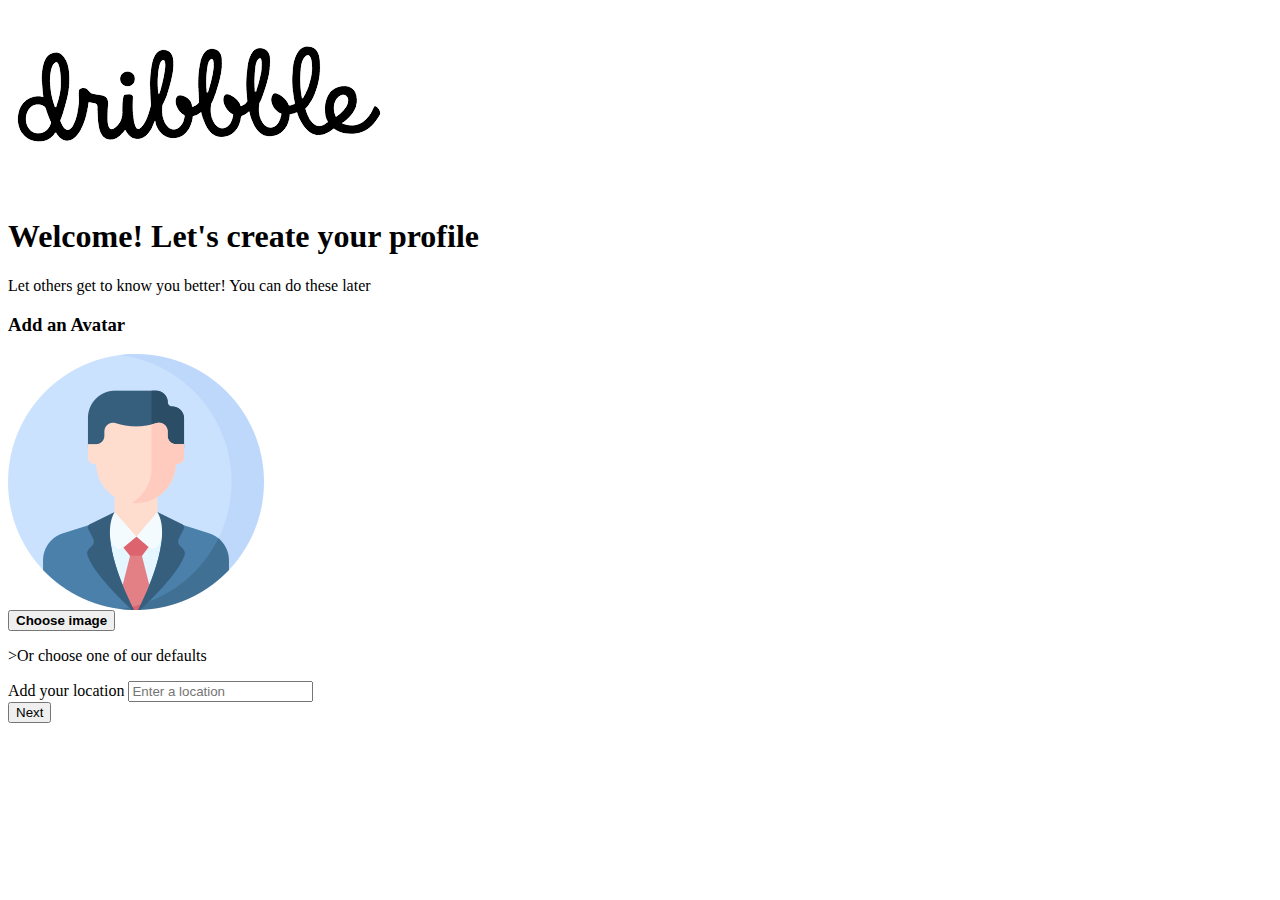
==== profilepage.html @ bb2edca7 "All project files added." ====
<html lang="en">
<head>
<meta charset="UTF-8">
<meta name="viewport" content="width=device-width, initial-scale=1.0">
<title>Create Your Profile</title>
<link rel="stylesheet" href="C:\Users\amanr\OneDrive\Desktop\project\style.css">
</head>
<body>
<div class="container">
  <img src="dribblelogo.png" alt="Logo" class="logo">  
  <div class="profilebox">
  <h1>Welcome! Let's create your profile</h1>
      <p>Let others get to know you better! You can do these later</p>
      <h3>Add an Avatar</h3>
      <div class="avatar">
        <img src="profile.png" class="profile_image">
        <div class="upload" id="imgupload">
        <button class="choose-image"><b>Choose image</b></button>
        <p> >Or choose one of our defaults</p>
        </div>
      </div>
      <div class="location-section">
        <label for="location">Add your location</label>
        <input type="text" id="location" placeholder="Enter a location">
      </div>
      <div class="next">
        <button type="submit" class="next-btn" onclick="redirectToPage3()">Next</button>
      </div>
  </div>
</div>
<script src="script.js">

</script>
</body>
</html>
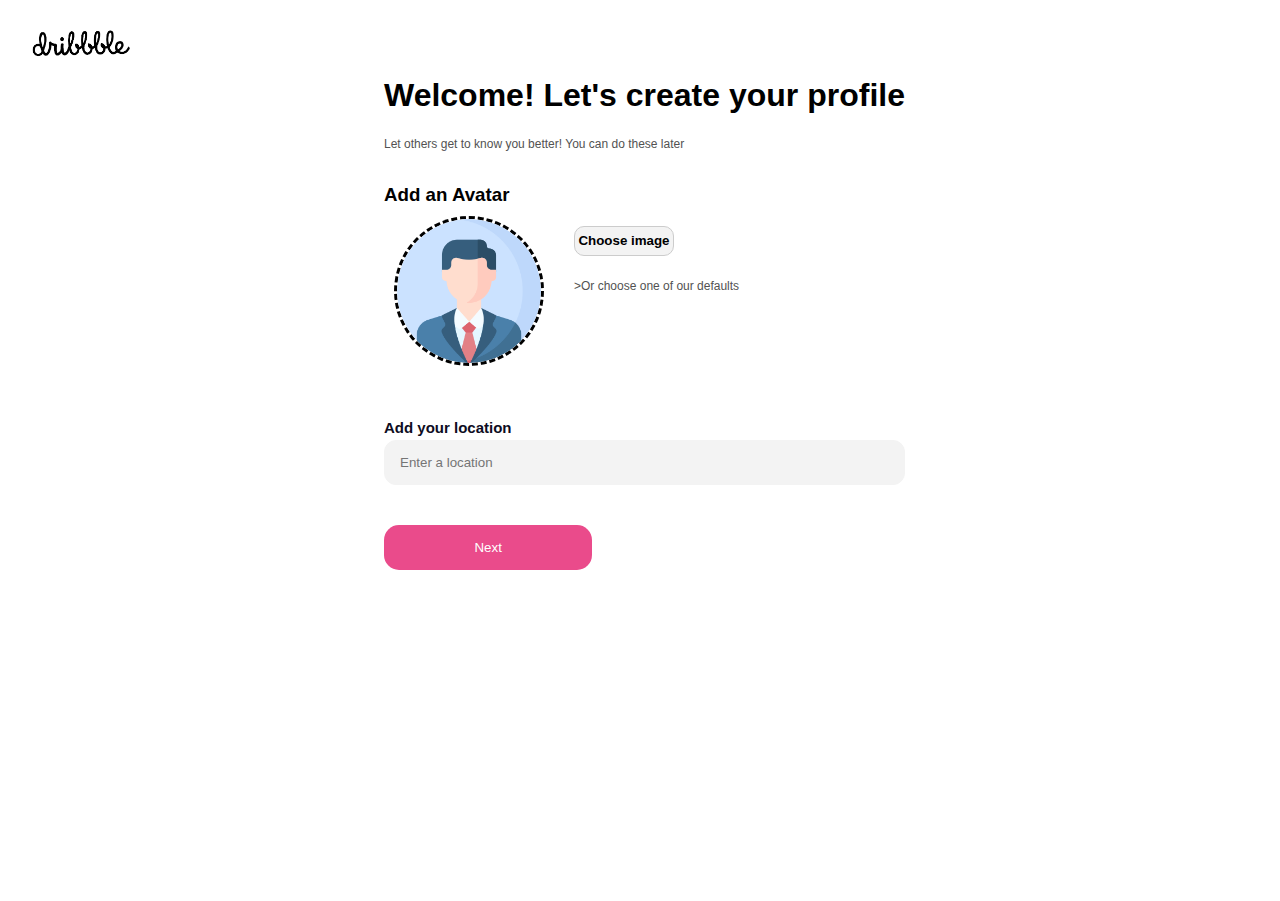
==== commit 4c805a4d: "Update profilepage.html" ====
--- a/profilepage.html
+++ b/profilepage.html
@@ -3,7 +3,7 @@
 <meta charset="UTF-8">
 <meta name="viewport" content="width=device-width, initial-scale=1.0">
 <title>Create Your Profile</title>
-<link rel="stylesheet" href="C:\Users\amanr\OneDrive\Desktop\project\style.css">
+<link rel="stylesheet" href="style.css">
 </head>
 <body>
 <div class="container">
@@ -32,4 +32,4 @@
 
 </script>
 </body>
-</html>+</html>
--- a/style.css
+++ b/style.css
@@ -0,0 +1,447 @@
+* {
+  margin: 0;
+  padding: 0;
+  font-family:"Mona Sans", "Helvetica Neue", Helvetica, Arial, sans-serif;
+  box-sizing: border-box;
+}
+
+body {
+  margin: 0;
+  padding: 0;
+  font-family:"Mona Sans", "Helvetica Neue", Helvetica, Arial, sans-serif;
+  box-sizing: border-box;
+}
+
+
+.logo {
+  position: absolute;
+  top: 20px;
+  left: 30px;
+  width: 100px;
+  height: auto;
+}
+
+.logo img {
+  width: 100%;
+  height: auto;
+}
+
+
+/*home page*/
+
+.mainbox{
+  display: flex;
+  height: 100vh;
+  background-color: white;
+}
+
+.imagebox {
+  width: 40%;
+  height: 100%;
+}
+
+.imagebox img {
+  width:100%;
+  height:100%;
+}
+
+.textbox {
+  width: 60%;
+  height: 100%;
+  max-width: 450px;
+  align-content: center;
+  margin-left: 100px;
+}
+
+@media screen and (max-width: 600px) {
+  .imagebox {
+    display: none;
+    width: 400px;
+  }
+  .mainbox{
+    display: flex;
+  }
+}
+
+h2{
+  margin:0 5px 20px;
+}
+
+label {
+  margin: 10px 0 5px;
+  color: #0d0c22;
+  font: bold 15px / 24px "Mona Sans", "Helvetica Neue", Helvetica, Arial, sans-serif;
+}
+
+.user_info{
+  display:flex;
+  justify-content: space-between;
+}
+
+.user_name, .email, .password {
+  padding: 10px;
+}
+
+.checkbox{
+  display: flex;
+  padding: 10px;
+}
+
+.user_agree_to_terms{
+  margin-left: 5px;
+  padding: 10px;
+  margin-top: -5px;
+}
+
+input[type="checkbox"]{
+  width: 30px;
+  height: 30px;
+}
+
+input[type='text']{
+
+  border: 1px solid #f3f3f3;
+  border-radius: 12px;
+  height: 45px;
+  width: 100%;
+  padding: 15px 15px;
+  background-color: #f3f3f3;
+  color: #0d0c22;
+  outline: none;
+  &:focus{
+    background-color: #feeeee;
+    border-radius: 15px;
+    transition-duration: 50ms;
+}
+}
+
+input[type='password'],input[type='email']{
+  border: 1px solid #f3f3f3;
+  height: 45px;
+  width:100%;
+  padding: 15px 15px;
+  border-radius: 12px;
+  outline: none;
+  background-color: #f3f3f3;
+  color: #0d0c22;
+  &:focus{
+    background-color: #feeeee;
+    border-radius: 15px;
+    transition-duration: 50ms;
+}
+  }
+
+.submit-btn{
+  width: 100%;
+  padding: 10px;
+}
+
+button {
+  height:45px;
+  width:40%;
+  background-color: #ea4b8b;
+  color: #fff;
+  border-radius: 15px;
+  border: none;
+  cursor: pointer;
+  &:active{
+    background-color: #e60961;
+    transition: ease;
+    animation-duration: 5ms;
+  }
+}
+
+.error{
+  color: red;
+  font: italic 12px / 24px "Mona Sans", "Helvetica Neue", Helvetica, Arial, sans-serif;
+}
+
+p{
+  margin-top: 20px;
+  font: 12px / 20px "Mona Sans", "Helvetica Neue", Helvetica, Arial, sans-serif;
+  color: #525252;
+}
+  
+
+/*2nd page css*/
+
+.container {
+  display: flex;
+  height: 100vh;
+  text-align: center;
+}
+
+
+.profilebox{
+  text-align: left;
+  margin-top: 6%;
+  margin-left: 30%;
+}
+
+h3{
+  margin: 30px 0 0;
+}
+
+.avatar {
+  display: flex;
+  padding: 10px;
+}
+
+.avatar img{
+  width: 150px;
+  height: 150px;
+  border: black;
+  border-style: dashed;
+  border-radius: 50%;
+
+}
+
+.upload {
+  padding: 10px;
+  margin-left: 20px;
+}
+
+
+.choose-image {
+  background-color: #f3f3f3;
+  border: 1px solid #ccc;
+  color: #000000;
+  height: 30px;
+  width: 100px;
+  border-radius: 10px;
+  cursor: pointer;
+  &:hover {
+    background-color: #ea4b8b;
+    transition-duration: 50ms;
+  }
+}
+
+
+.location-section {
+  margin: 40px 0;
+}
+
+
+/*3rd page css*/
+
+
+.maincontainer{
+  height: 100%;
+  text-align: center;
+}
+
+.heading{
+  text-align: left;
+  margin-top: 6%;
+  margin-left: 30%;
+  padding:10px;
+}
+
+
+.card-container {
+  display: flex;
+  justify-content: space-around;
+  padding: 20px;
+}
+
+.card {
+  
+  border: 1px solid lightgrey;
+  border-radius: 10px;
+  width: 300px;
+  height: 250px;
+  padding: 10px;
+  zoom: 1;
+  margin: 0%;
+  outline: none;
+  text-align: center;
+}
+
+img {
+  width: 60%;
+  height: 60%;
+  border-radius: 10px;
+}
+
+input[type=radio] {
+  border: 0px;
+  width: 80%;
+  height: 20px;
+  }
+
+.finish{
+  padding: 30px;
+}
+.finishbtn{
+  width: 20%;
+  height: 40px;
+}
+
+
+/*4th page css*/
+
+  .bottom-logo{
+    position:absolute;
+    bottom: 120px;
+    left: 30px;
+    width:100px;
+    height: auto;
+  }
+  
+header {
+    border-bottom-color: #7b7b7b;
+    border-bottom-style: solid;
+    border-bottom-width: 1px;
+    display:flex;
+    justify-content:space-between;
+    padding: 10px;
+}
+
+nav {
+
+    text-align: center;
+    padding: 20px;
+    margin-left: 10%;
+}
+
+
+nav a {
+    color: #000000;
+    margin: 0 10px;
+    text-decoration: none;
+    &:hover {
+        text-decoration:underline;
+    }
+}
+
+
+.search-box {
+    display: flex;
+    justify-content:space-between;
+    padding: 10px;
+    
+}
+
+.search{
+  display: flex;
+  width:40%;
+  height:35px;
+}
+#search-input {
+    height: 35px;
+    padding: 10px;
+    font-size: 10px;
+    background-color: #f3f3f3;
+    border-radius: 10px;
+}
+
+.search-btn{
+    border: none;
+    background-color:transparent;
+    margin-left: -40px;
+}
+.search-icon {
+  position: absolute;
+    border: none;
+    width: 20px;
+    height: 20px;
+    margin:6px 0 0;
+    border-radius: 40%;
+    &:hover {
+        cursor: pointer;
+    }
+}
+
+.profile-photo {
+    width: 35px;
+    height: 35px;
+    border-radius: 40%;
+  }
+
+.upload-button{
+  border: 1px;
+  height: 35px;
+  width: 100px;
+  background-color: #ea4b8b;
+  color: #fff;
+  border-radius: 15px;
+  border: none;
+  cursor: pointer;
+  &:active{
+    background-color: #e60961;
+    transition: ease;
+    animation-duration: 5ms;
+  }
+}
+
+
+.verify-email {
+    text-align:center;
+    padding: 20px;
+}
+
+.email-image {
+    width: 60px;
+    height: 60px;
+    border-radius: 10%;
+}
+
+.bottom{
+    display: flex;
+    justify-content: space-around;
+    align-items: center;
+    background-color:#f3f3f3;
+    padding: 20px;
+
+}
+
+.bottomlogo {
+  position:relative;
+  width: 100px;
+  height: auto;
+}
+
+.bottomlogo img {
+  width: 100%;
+  height: auto;
+}
+
+.bottom-first{
+    display:block;  
+    background-color: #f3f3f3;
+    width: 20%;
+}
+
+
+.bottom-container{
+    display:flex;
+    flex-direction: column;
+    align-items: left;
+    justify-content: center;
+    width: 16%;
+    background-color: #f3f3f3;
+   
+}
+
+ul{
+    padding: 10px;
+    list-style-type: none;
+}
+li{
+    padding: 10px;
+    text-align: left;
+}
+li a{
+    text-decoration: none;
+    color: #000000;
+}
+
+footer {
+    background-color:#f3f3f3;
+    border-top: #7b7b7b;
+    border-top-style: solid;
+    border-top-width: 1px;
+    color:#000000;
+    text-align: right;
+    padding: 10px;
+}
